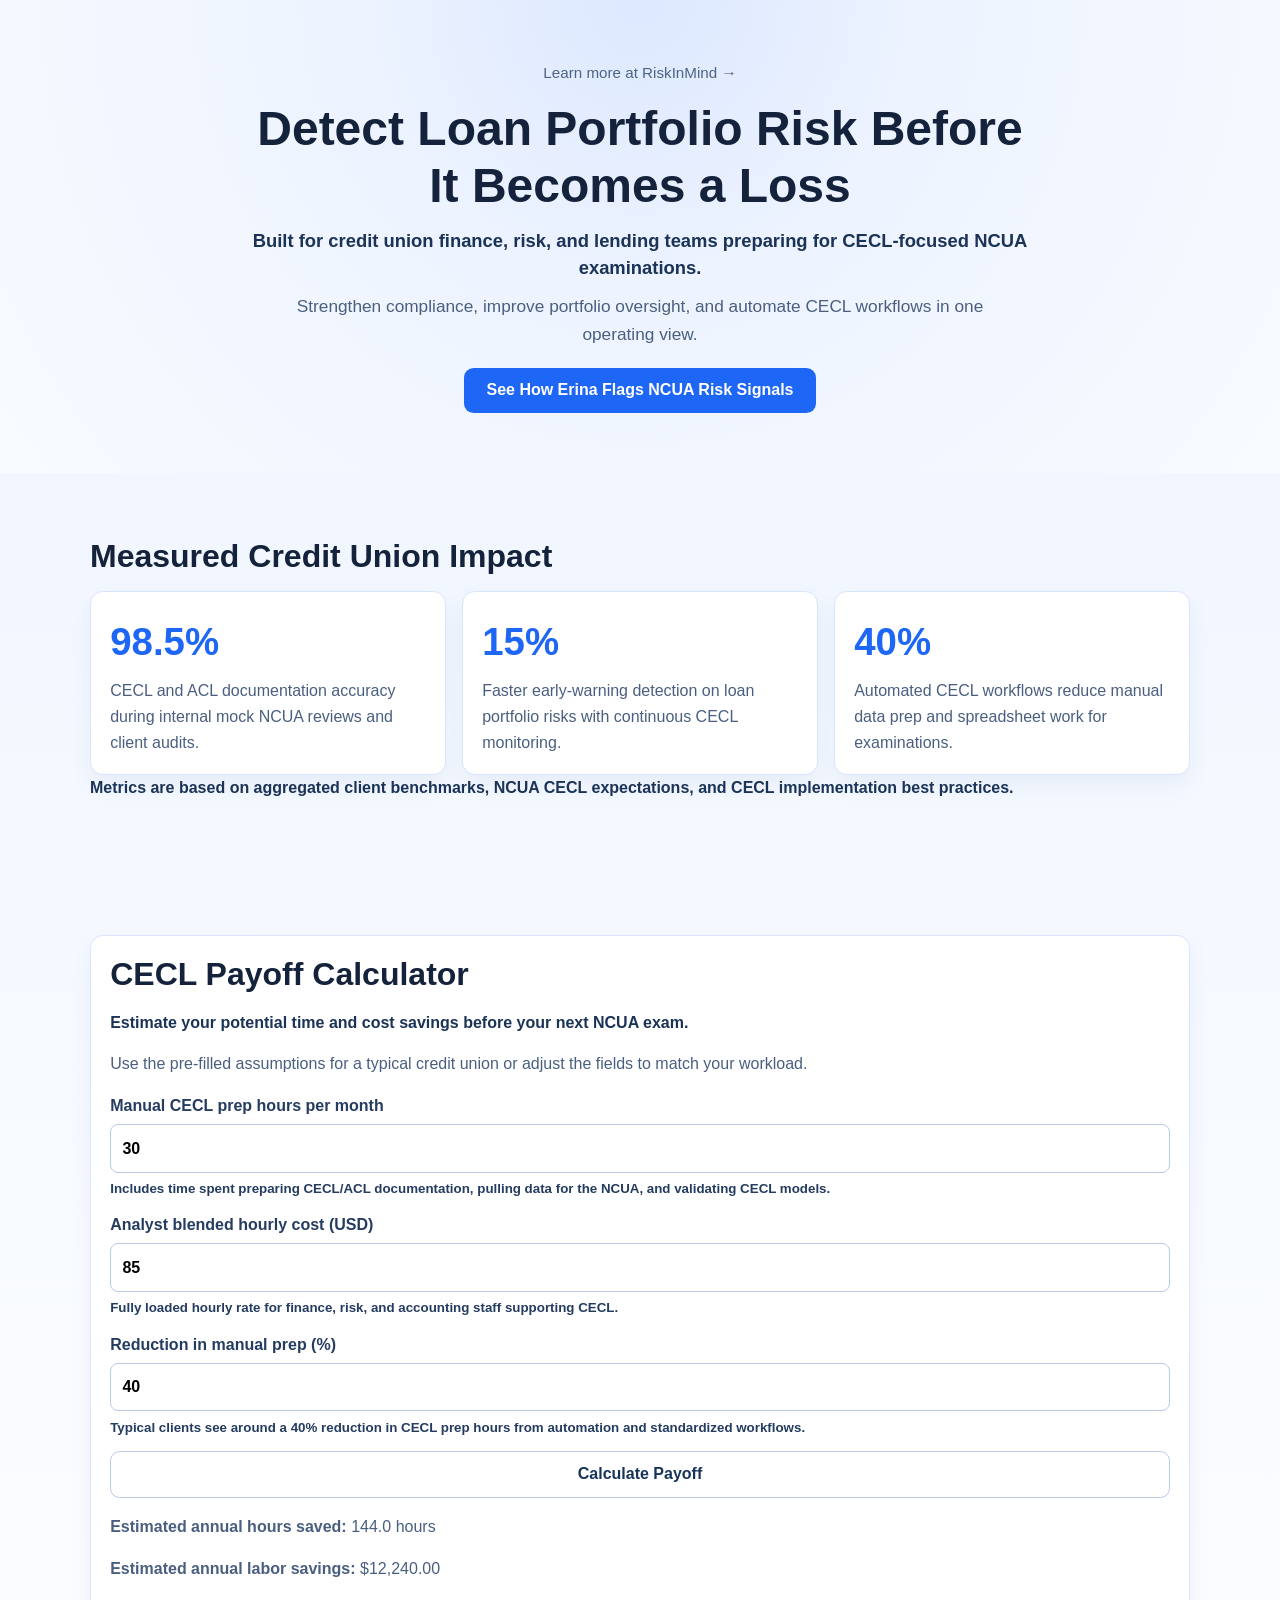
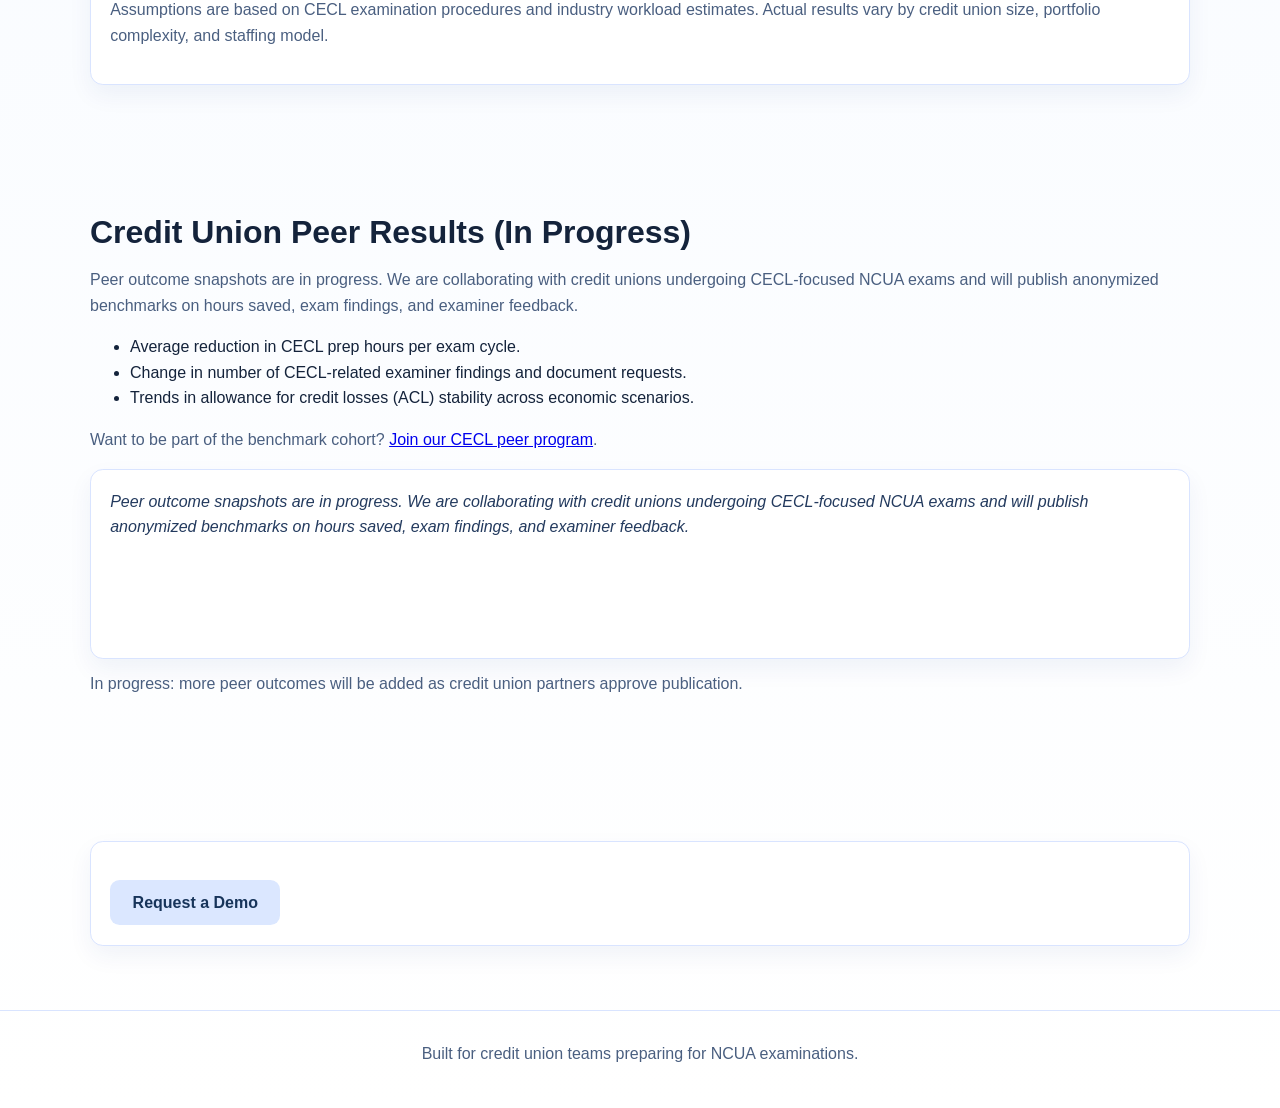
==== credit-unions/index.html @ b75a794d "updated code per supervisor specs" ====
<!DOCTYPE html>
<html lang="en">
  <head>
    <meta charset="UTF-8" />
    <meta name="viewport" content="width=device-width, initial-scale=1.0" />
    <title>AI-Powered Compliance for Credit Unions</title>
    <link rel="stylesheet" href="../styles.css" />
  </head>
  <body data-testimonials-src="../testimonials.json">
    <header class="hero">
      <div class="container hero-content">
        <a
          class="brand-link"
          href="https://riskinmind.ai"
          target="_blank"
          rel="noopener noreferrer"
          >Learn more at RiskInMind &rarr;</a
        >
        <h1 id="heroHeadline">Be Ready Before Your Next NCUA CECL Examination</h1>
        <p class="hero-credibility">
          Built for credit union finance, risk, and lending teams preparing for
          CECL-focused NCUA examinations.
        </p>
        <p class="hero-subheadline">
          Strengthen compliance, improve portfolio oversight, and automate CECL
          workflows in one operating view.
        </p>
        <a
          href="https://meetings-na2.hubspot.com/raj-kunwar"
          target="_blank"
          rel="noopener noreferrer"
        >
          <button id="ctaButton" class="btn-primary" type="button">Schedule Demo</button>
        </a>
      </div>
    </header>

    <main>
      <section class="stats section" id="impact-stats">
        <div class="container">
          <h2>Measured Credit Union Impact</h2>
          <div class="stats-grid">
            <article class="stat-card">
              <p class="stat-number">98.5%</p>
              <p class="stat-label">
                CECL and ACL documentation accuracy during internal mock NCUA
                reviews and client audits.
              </p>
            </article>
            <article class="stat-card">
              <p class="stat-number">15%</p>
              <p class="stat-label">
                Faster early-warning detection on loan portfolio risks with
                continuous CECL monitoring.
              </p>
            </article>
            <article class="stat-card">
              <p class="stat-number">40%</p>
              <p class="stat-label">
                Automated CECL workflows reduce manual data prep and spreadsheet
                work for examinations.
              </p>
            </article>
          </div>
          <p class="section-kicker">
            Metrics are based on aggregated client benchmarks, NCUA CECL
            expectations, and CECL implementation best practices.
          </p>
        </div>
      </section>

      <section class="calculator section" id="cecl-payoff-calculator">
        <div class="container calculator-content">
          <h2>CECL Payoff Calculator</h2>
          <p class="section-kicker">
            Estimate your potential time and cost savings before your next NCUA
            exam.
          </p>
          <p>
            Use the pre-filled assumptions for a typical credit union or adjust
            the fields to match your workload.
          </p>
          <form id="ceclCalculatorForm" class="calculator-form">
            <label>
              Manual CECL prep hours per month
              <input
                id="monthlyHours"
                type="number"
                min="0"
                step="0.1"
                value="30"
                required
              />
              <small>
                Includes time spent preparing CECL/ACL documentation, pulling
                data for the NCUA, and validating CECL models.
              </small>
            </label>
            <label>
              Analyst blended hourly cost (USD)
              <input
                id="hourlyCost"
                type="number"
                min="0"
                step="0.01"
                value="85"
                required
              />
              <small>
                Fully loaded hourly rate for finance, risk, and accounting
                staff supporting CECL.
              </small>
            </label>
            <label>
              Reduction in manual prep (%)
              <input
                id="reductionPercent"
                type="number"
                min="0"
                max="100"
                step="0.1"
                value="40"
                required
              />
              <small>
                Typical clients see around a 40% reduction in CECL prep hours
                from automation and standardized workflows.
              </small>
            </label>
            <button type="submit" class="btn-form-action">Calculate Payoff</button>
          </form>
          <div id="calculatorResults" class="calculator-results" aria-live="polite"></div>
          <p>
            Assumptions are based on CECL examination procedures and industry
            workload estimates. Actual results vary by credit union size,
            portfolio complexity, and staffing model.
          </p>
        </div>
      </section>

      <section class="testimonials section" id="peer-results">
        <div class="container">
          <h2>Credit Union Peer Results (In Progress)</h2>
          <p>
            Peer outcome snapshots are in progress. We are collaborating with
            credit unions undergoing CECL-focused NCUA exams and will publish
            anonymized benchmarks on hours saved, exam findings, and examiner
            feedback.
          </p>
          <ul>
            <li>Average reduction in CECL prep hours per exam cycle.</li>
            <li>
              Change in number of CECL-related examiner findings and document
              requests.
            </li>
            <li>
              Trends in allowance for credit losses (ACL) stability across
              economic scenarios.
            </li>
          </ul>
          <p>
            Want to be part of the benchmark cohort?
            <a href="#schedule-demo">Join our CECL peer program</a>.
          </p>
          <div class="carousel-shell">
            <div id="testimonialContainer" class="testimonial-carousel" aria-live="polite"></div>
          </div>
          <p id="testimonialStatus" class="testimonial-status"></p>
        </div>
      </section>

      <section class="schedule-demo section" id="schedule-demo">
        <div class="container schedule-demo-content">
          <a
            href="https://meetings-na2.hubspot.com/raj-kunwar"
            target="_blank"
            rel="noopener noreferrer"
          >
            <button class="btn-secondary" type="button">Request a Demo</button>
          </a>
        </div>
      </section>

    </main>

    <footer class="site-footer">
      <p>Built for credit union teams preparing for NCUA examinations.</p>
    </footer>

    <script src="../script.js"></script>
  </body>
</html>
---- styles.css ----
:root {
  --bg: #f4f8ff;
  --text: #14233b;
  --muted: #4a5f80;
  --card: #ffffff;
  --accent: #1e66f5;
  --accent-dark: #0f4fd6;
  --border: #d9e4ff;
}

* {
  box-sizing: border-box;
}

body {
  margin: 0;
  font-family: "Segoe UI", Tahoma, Geneva, Verdana, sans-serif;
  color: var(--text);
  background: linear-gradient(180deg, #edf3ff 0%, #f8fbff 45%, #ffffff 100%);
  line-height: 1.6;
}

.container {
  width: min(1100px, 92%);
  margin: 0 auto;
}

.section {
  padding: 4rem 0;
}

.hero {
  padding: 60px 20px;
  text-align: center;
  background: radial-gradient(circle at top, #dce8ff 0%, #edf3ff 35%, #f8fbff 100%);
}

.hero-content {
  max-width: 780px;
  margin: 0 auto;
}

.brand-link {
  display: inline-block;
  margin-bottom: 0.9rem;
  color: #4f6383;
  font-size: 0.95rem;
  font-weight: 500;
  text-decoration: none;
}

.brand-link:hover {
  color: var(--accent);
  text-decoration: underline;
}

h1,
h2 {
  margin-top: 0;
  line-height: 1.2;
}

h1 {
  font-size: clamp(2rem, 3.8vw, 3rem);
  margin-bottom: 0.85rem;
}

.hero-credibility {
  margin: 0 0 0.7rem;
  color: #1b3357;
  font-size: clamp(1rem, 1.6vw, 1.15rem);
  font-weight: 600;
  line-height: 1.45;
}

.hero-subheadline {
  margin: 0 auto;
  max-width: 720px;
  color: var(--muted);
  font-size: clamp(0.98rem, 1.45vw, 1.08rem);
  line-height: 1.6;
}

h2 {
  font-size: clamp(1.5rem, 2.6vw, 2rem);
  margin-bottom: 1rem;
}

p {
  color: var(--muted);
}

.btn-primary,
.btn-secondary,
.carousel-button {
  display: inline-flex;
  align-items: center;
  justify-content: center;
  margin-top: 1.2rem;
  border: none;
  border-radius: 0.6rem;
  background: var(--accent);
  color: #fff;
  padding: 0.85rem 1.4rem;
  font-weight: 600;
  font-size: 1rem;
  cursor: pointer;
  transition: background-color 0.2s ease, transform 0.2s ease;
  text-decoration: none;
}

.btn-primary:hover,
.btn-secondary:hover,
.carousel-button:hover {
  background: var(--accent-dark);
  transform: translateY(-1px);
}

.btn-secondary {
  background: #dbe7ff;
  color: #17345a;
}

.btn-secondary:hover {
  color: #ffffff;
}

.btn-form-action {
  border: 1px solid #b9caea;
  border-radius: 0.6rem;
  background: #ffffff;
  color: #17345a;
  padding: 0.85rem 1.4rem;
  font-weight: 600;
  font-size: 1rem;
  cursor: pointer;
}

.btn-form-action:hover {
  background: #eff5ff;
}

.section-kicker {
  margin: 0 0 0.4rem;
  color: #1b3357;
  font-weight: 600;
}

.stats-grid {
  display: grid;
  gap: 1rem;
  grid-template-columns: repeat(3, minmax(0, 1fr));
}

.stat-card,
.testimonial-card,
.calculator-content,
.schedule-demo-content {
  background: var(--card);
  border: 1px solid var(--border);
  border-radius: 0.8rem;
  padding: 1.2rem;
  box-shadow: 0 10px 24px rgba(17, 57, 135, 0.06);
}

.stat-number {
  font-size: clamp(1.9rem, 3vw, 2.6rem);
  font-weight: 700;
  color: var(--accent);
  margin: 0;
}

.stat-label {
  margin: 0.35rem 0 0;
  color: var(--muted);
}

.calculator-form,
.demo-form {
  display: grid;
  gap: 0.8rem;
  margin-top: 1rem;
}

.calculator-form label,
.demo-form label {
  display: grid;
  gap: 0.35rem;
  color: #253c61;
  font-weight: 600;
}

input,
select {
  border: 1px solid #b9caea;
  border-radius: 0.5rem;
  padding: 0.65rem 0.7rem;
  font: inherit;
}

.calculator-results,
.demo-status,
.testimonial-status {
  margin-top: 0.8rem;
  min-height: 1.3rem;
}

.carousel-shell {
  display: block;
}

.testimonial-carousel {
  min-height: 190px;
  display: grid;
}

.testimonial-card {
  margin: 0;
}

.testimonial-quote {
  font-style: italic;
  color: #233a5e;
  margin: 0 0 0.8rem;
}

.testimonial-meta {
  margin: 0;
  color: var(--muted);
  font-size: 0.95rem;
}

.site-footer {
  text-align: center;
  padding: 1.5rem 1rem 2.2rem;
  border-top: 1px solid var(--border);
}

.site-footer p {
  margin: 0.4rem 0;
}

.site-footer a {
  color: var(--accent);
  font-weight: 600;
  text-decoration: none;
}

.site-footer a:hover {
  color: var(--accent-dark);
  text-decoration: underline;
}

@media (max-width: 900px) {
  .stats-grid {
    grid-template-columns: 1fr;
  }

  .section {
    padding: 3rem 0;
  }

  .hero {
    padding: 52px 18px 46px;
  }

  .brand-link {
    margin-bottom: 0.8rem;
    font-size: 0.9rem;
  }

  .hero-credibility {
    margin-bottom: 0.6rem;
  }

  .carousel-shell {
    display: block;
  }
}
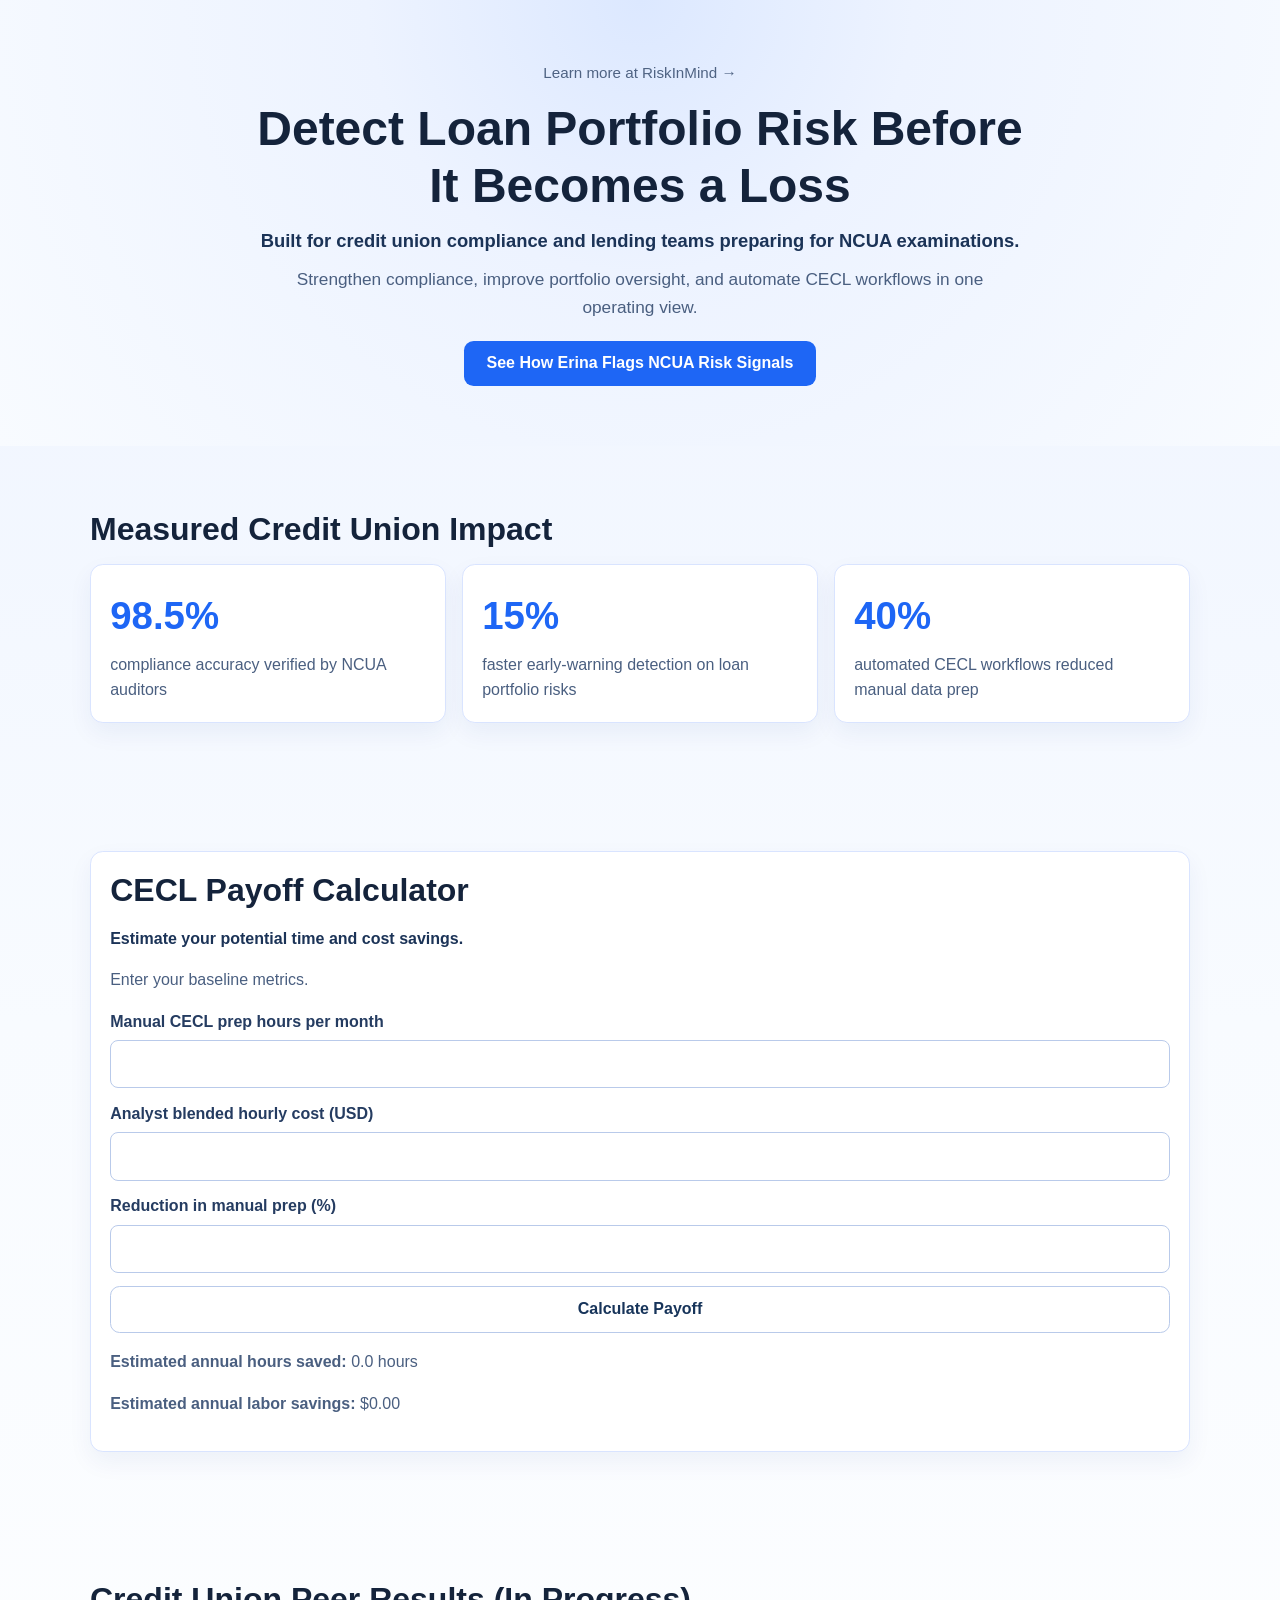
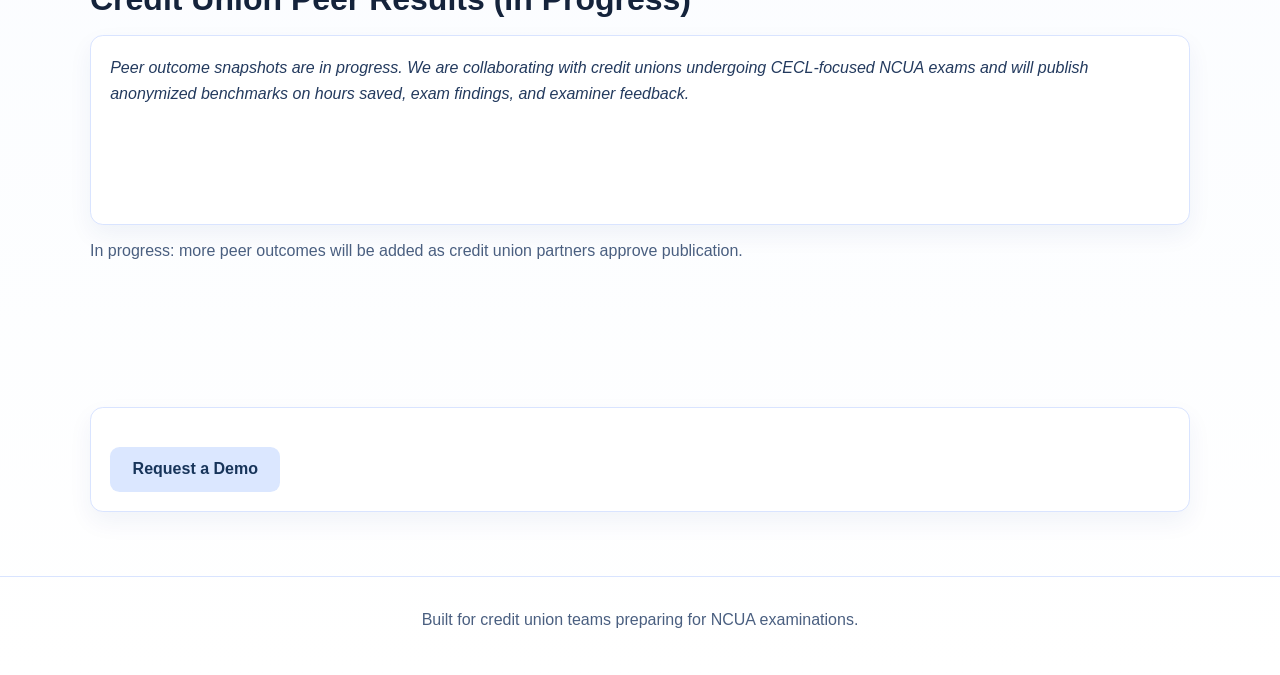
==== commit 290da1b3: "updated index for analytics" ====
--- a/credit-unions/index.html
+++ b/credit-unions/index.html
@@ -4,6 +4,15 @@
     <meta charset="UTF-8" />
     <meta name="viewport" content="width=device-width, initial-scale=1.0" />
     <title>AI-Powered Compliance for Credit Unions</title>
+    <!-- Google tag (gtag.js) -->
+    <script async src="https://www.googletagmanager.com/gtag/js?id=G-9Q48M17PFB"></script>
+    <script>
+      window.dataLayer = window.dataLayer || [];
+      function gtag() { dataLayer.push(arguments); }
+      gtag("js", new Date());
+
+      gtag("config", "G-9Q48M17PFB");
+    </script>
     <link rel="stylesheet" href="../styles.css" />
   </head>
   <body data-testimonials-src="../testimonials.json">
@@ -16,10 +25,10 @@
           rel="noopener noreferrer"
           >Learn more at RiskInMind &rarr;</a
         >
-        <h1 id="heroHeadline">Be Ready Before Your Next NCUA CECL Examination</h1>
+        <h1 id="heroHeadline">AI-Powered Compliance for Credit Unions</h1>
         <p class="hero-credibility">
-          Built for credit union finance, risk, and lending teams preparing for
-          CECL-focused NCUA examinations.
+          Built for credit union compliance and lending teams preparing for NCUA
+          examinations.
         </p>
         <p class="hero-subheadline">
           Strengthen compliance, improve portfolio oversight, and automate CECL
@@ -42,74 +51,37 @@
           <div class="stats-grid">
             <article class="stat-card">
               <p class="stat-number">98.5%</p>
-              <p class="stat-label">
-                CECL and ACL documentation accuracy during internal mock NCUA
-                reviews and client audits.
-              </p>
+              <p class="stat-label">compliance accuracy verified by NCUA auditors</p>
             </article>
             <article class="stat-card">
               <p class="stat-number">15%</p>
               <p class="stat-label">
-                Faster early-warning detection on loan portfolio risks with
-                continuous CECL monitoring.
+                faster early-warning detection on loan portfolio risks
               </p>
             </article>
             <article class="stat-card">
               <p class="stat-number">40%</p>
               <p class="stat-label">
-                Automated CECL workflows reduce manual data prep and spreadsheet
-                work for examinations.
+                automated CECL workflows reduced manual data prep
               </p>
             </article>
           </div>
-          <p class="section-kicker">
-            Metrics are based on aggregated client benchmarks, NCUA CECL
-            expectations, and CECL implementation best practices.
-          </p>
         </div>
       </section>
 
       <section class="calculator section" id="cecl-payoff-calculator">
         <div class="container calculator-content">
           <h2>CECL Payoff Calculator</h2>
-          <p class="section-kicker">
-            Estimate your potential time and cost savings before your next NCUA
-            exam.
-          </p>
-          <p>
-            Use the pre-filled assumptions for a typical credit union or adjust
-            the fields to match your workload.
-          </p>
+          <p class="section-kicker">Estimate your potential time and cost savings.</p>
+          <p>Enter your baseline metrics.</p>
           <form id="ceclCalculatorForm" class="calculator-form">
             <label>
               Manual CECL prep hours per month
-              <input
-                id="monthlyHours"
-                type="number"
-                min="0"
-                step="0.1"
-                value="30"
-                required
-              />
-              <small>
-                Includes time spent preparing CECL/ACL documentation, pulling
-                data for the NCUA, and validating CECL models.
-              </small>
+              <input id="monthlyHours" type="number" min="0" step="0.1" required />
             </label>
             <label>
               Analyst blended hourly cost (USD)
-              <input
-                id="hourlyCost"
-                type="number"
-                min="0"
-                step="0.01"
-                value="85"
-                required
-              />
-              <small>
-                Fully loaded hourly rate for finance, risk, and accounting
-                staff supporting CECL.
-              </small>
+              <input id="hourlyCost" type="number" min="0" step="0.01" required />
             </label>
             <label>
               Reduction in manual prep (%)
@@ -119,49 +91,18 @@
                 min="0"
                 max="100"
                 step="0.1"
-                value="40"
                 required
               />
-              <small>
-                Typical clients see around a 40% reduction in CECL prep hours
-                from automation and standardized workflows.
-              </small>
             </label>
             <button type="submit" class="btn-form-action">Calculate Payoff</button>
           </form>
           <div id="calculatorResults" class="calculator-results" aria-live="polite"></div>
-          <p>
-            Assumptions are based on CECL examination procedures and industry
-            workload estimates. Actual results vary by credit union size,
-            portfolio complexity, and staffing model.
-          </p>
         </div>
       </section>
 
       <section class="testimonials section" id="peer-results">
         <div class="container">
           <h2>Credit Union Peer Results (In Progress)</h2>
-          <p>
-            Peer outcome snapshots are in progress. We are collaborating with
-            credit unions undergoing CECL-focused NCUA exams and will publish
-            anonymized benchmarks on hours saved, exam findings, and examiner
-            feedback.
-          </p>
-          <ul>
-            <li>Average reduction in CECL prep hours per exam cycle.</li>
-            <li>
-              Change in number of CECL-related examiner findings and document
-              requests.
-            </li>
-            <li>
-              Trends in allowance for credit losses (ACL) stability across
-              economic scenarios.
-            </li>
-          </ul>
-          <p>
-            Want to be part of the benchmark cohort?
-            <a href="#schedule-demo">Join our CECL peer program</a>.
-          </p>
           <div class="carousel-shell">
             <div id="testimonialContainer" class="testimonial-carousel" aria-live="polite"></div>
           </div>
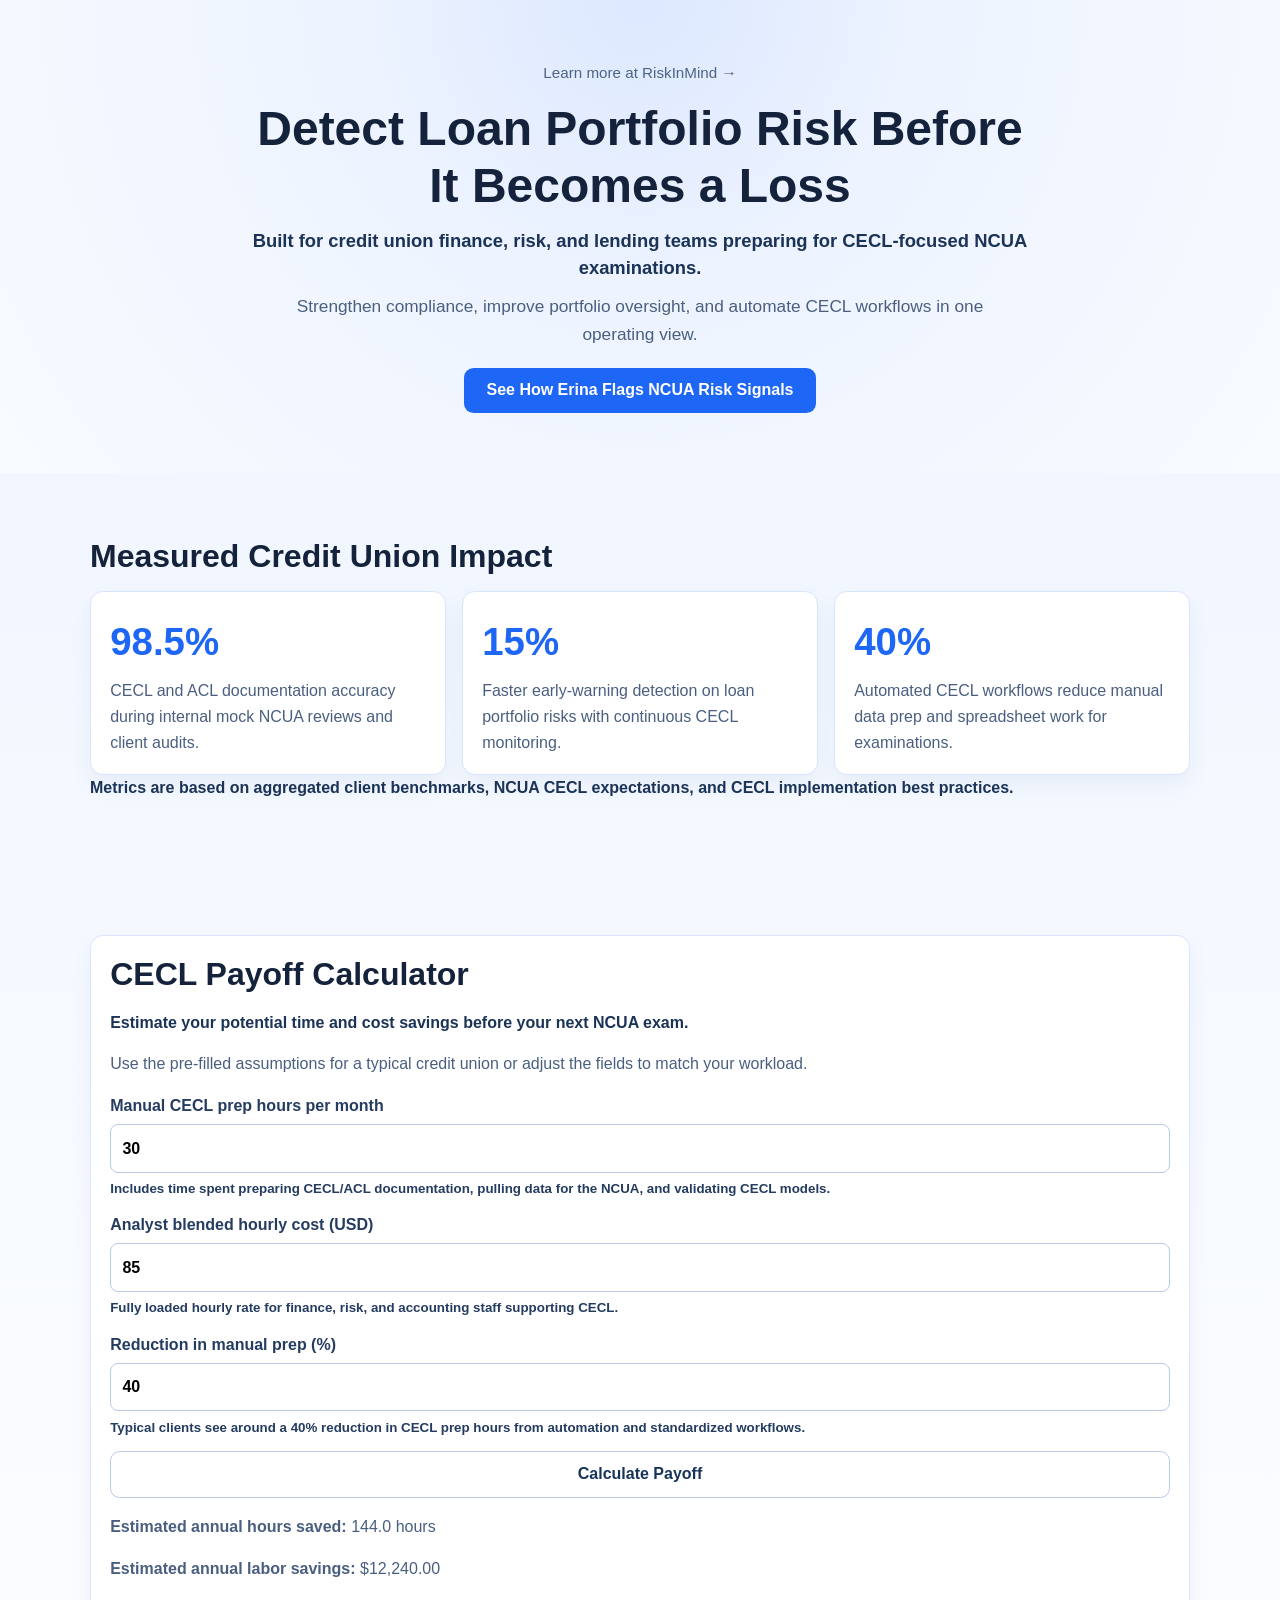
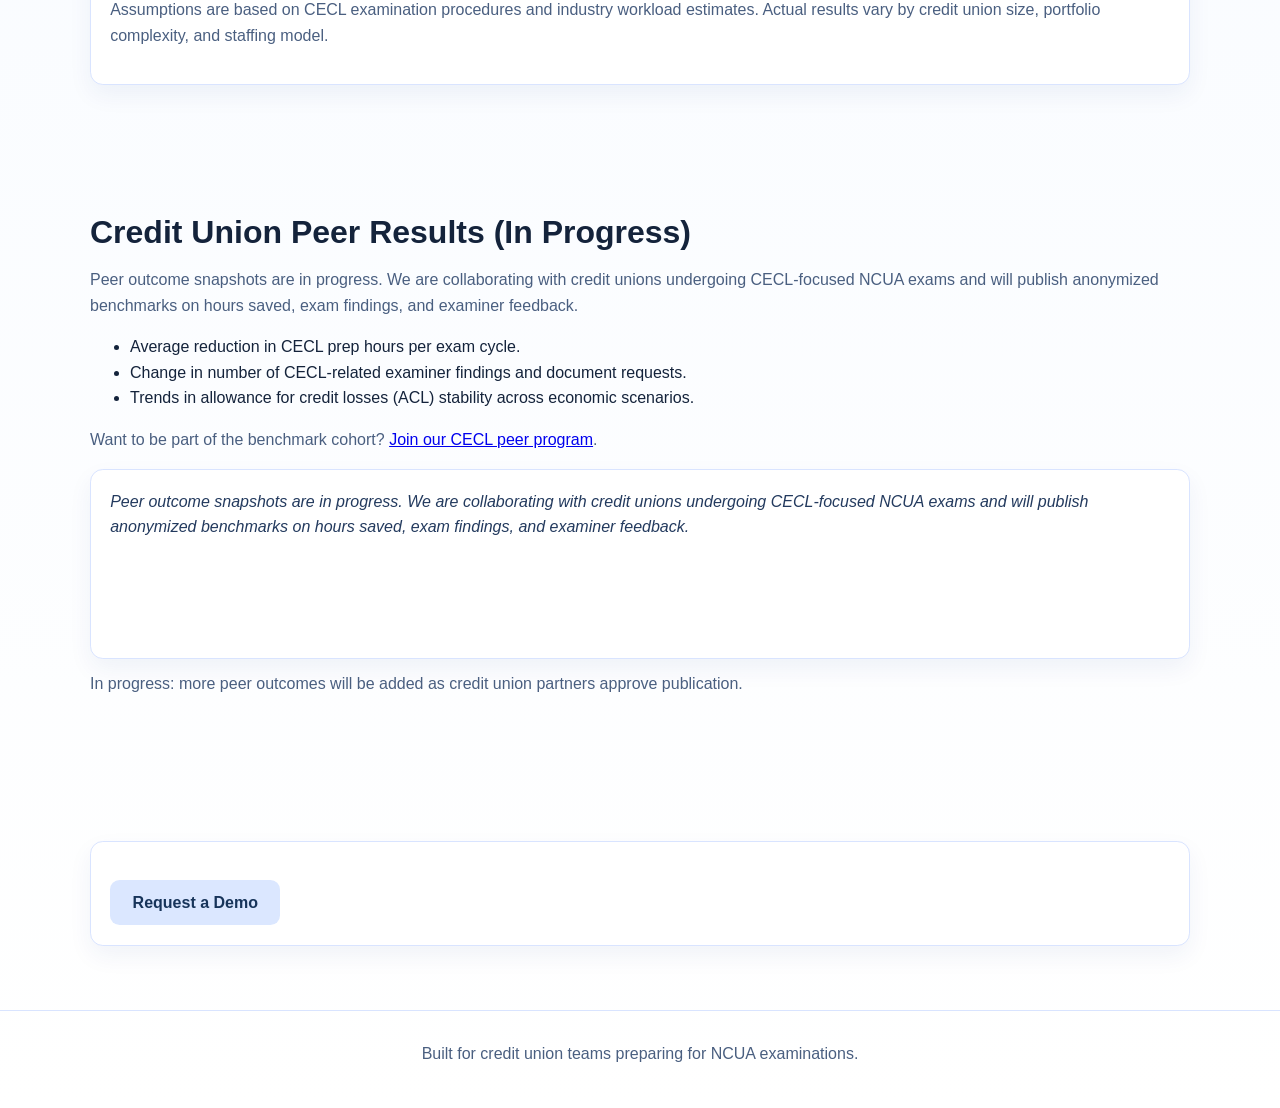
==== commit c9dde7d2: "Merge branch 'main' of https://github.com/clarktommie/clarktommie.io-LandingPageCU" ====
--- a/credit-unions/index.html
+++ b/credit-unions/index.html
@@ -25,10 +25,10 @@
           rel="noopener noreferrer"
           >Learn more at RiskInMind &rarr;</a
         >
-        <h1 id="heroHeadline">AI-Powered Compliance for Credit Unions</h1>
+        <h1 id="heroHeadline">Be Ready Before Your Next NCUA CECL Examination</h1>
         <p class="hero-credibility">
-          Built for credit union compliance and lending teams preparing for NCUA
-          examinations.
+          Built for credit union finance, risk, and lending teams preparing for
+          CECL-focused NCUA examinations.
         </p>
         <p class="hero-subheadline">
           Strengthen compliance, improve portfolio oversight, and automate CECL
@@ -51,37 +51,74 @@
           <div class="stats-grid">
             <article class="stat-card">
               <p class="stat-number">98.5%</p>
-              <p class="stat-label">compliance accuracy verified by NCUA auditors</p>
+              <p class="stat-label">
+                CECL and ACL documentation accuracy during internal mock NCUA
+                reviews and client audits.
+              </p>
             </article>
             <article class="stat-card">
               <p class="stat-number">15%</p>
               <p class="stat-label">
-                faster early-warning detection on loan portfolio risks
+                Faster early-warning detection on loan portfolio risks with
+                continuous CECL monitoring.
               </p>
             </article>
             <article class="stat-card">
               <p class="stat-number">40%</p>
               <p class="stat-label">
-                automated CECL workflows reduced manual data prep
+                Automated CECL workflows reduce manual data prep and spreadsheet
+                work for examinations.
               </p>
             </article>
           </div>
+          <p class="section-kicker">
+            Metrics are based on aggregated client benchmarks, NCUA CECL
+            expectations, and CECL implementation best practices.
+          </p>
         </div>
       </section>
 
       <section class="calculator section" id="cecl-payoff-calculator">
         <div class="container calculator-content">
           <h2>CECL Payoff Calculator</h2>
-          <p class="section-kicker">Estimate your potential time and cost savings.</p>
-          <p>Enter your baseline metrics.</p>
+          <p class="section-kicker">
+            Estimate your potential time and cost savings before your next NCUA
+            exam.
+          </p>
+          <p>
+            Use the pre-filled assumptions for a typical credit union or adjust
+            the fields to match your workload.
+          </p>
           <form id="ceclCalculatorForm" class="calculator-form">
             <label>
               Manual CECL prep hours per month
-              <input id="monthlyHours" type="number" min="0" step="0.1" required />
+              <input
+                id="monthlyHours"
+                type="number"
+                min="0"
+                step="0.1"
+                value="30"
+                required
+              />
+              <small>
+                Includes time spent preparing CECL/ACL documentation, pulling
+                data for the NCUA, and validating CECL models.
+              </small>
             </label>
             <label>
               Analyst blended hourly cost (USD)
-              <input id="hourlyCost" type="number" min="0" step="0.01" required />
+              <input
+                id="hourlyCost"
+                type="number"
+                min="0"
+                step="0.01"
+                value="85"
+                required
+              />
+              <small>
+                Fully loaded hourly rate for finance, risk, and accounting
+                staff supporting CECL.
+              </small>
             </label>
             <label>
               Reduction in manual prep (%)
@@ -91,18 +128,49 @@
                 min="0"
                 max="100"
                 step="0.1"
+                value="40"
                 required
               />
+              <small>
+                Typical clients see around a 40% reduction in CECL prep hours
+                from automation and standardized workflows.
+              </small>
             </label>
             <button type="submit" class="btn-form-action">Calculate Payoff</button>
           </form>
           <div id="calculatorResults" class="calculator-results" aria-live="polite"></div>
+          <p>
+            Assumptions are based on CECL examination procedures and industry
+            workload estimates. Actual results vary by credit union size,
+            portfolio complexity, and staffing model.
+          </p>
         </div>
       </section>
 
       <section class="testimonials section" id="peer-results">
         <div class="container">
           <h2>Credit Union Peer Results (In Progress)</h2>
+          <p>
+            Peer outcome snapshots are in progress. We are collaborating with
+            credit unions undergoing CECL-focused NCUA exams and will publish
+            anonymized benchmarks on hours saved, exam findings, and examiner
+            feedback.
+          </p>
+          <ul>
+            <li>Average reduction in CECL prep hours per exam cycle.</li>
+            <li>
+              Change in number of CECL-related examiner findings and document
+              requests.
+            </li>
+            <li>
+              Trends in allowance for credit losses (ACL) stability across
+              economic scenarios.
+            </li>
+          </ul>
+          <p>
+            Want to be part of the benchmark cohort?
+            <a href="#schedule-demo">Join our CECL peer program</a>.
+          </p>
           <div class="carousel-shell">
             <div id="testimonialContainer" class="testimonial-carousel" aria-live="polite"></div>
           </div>
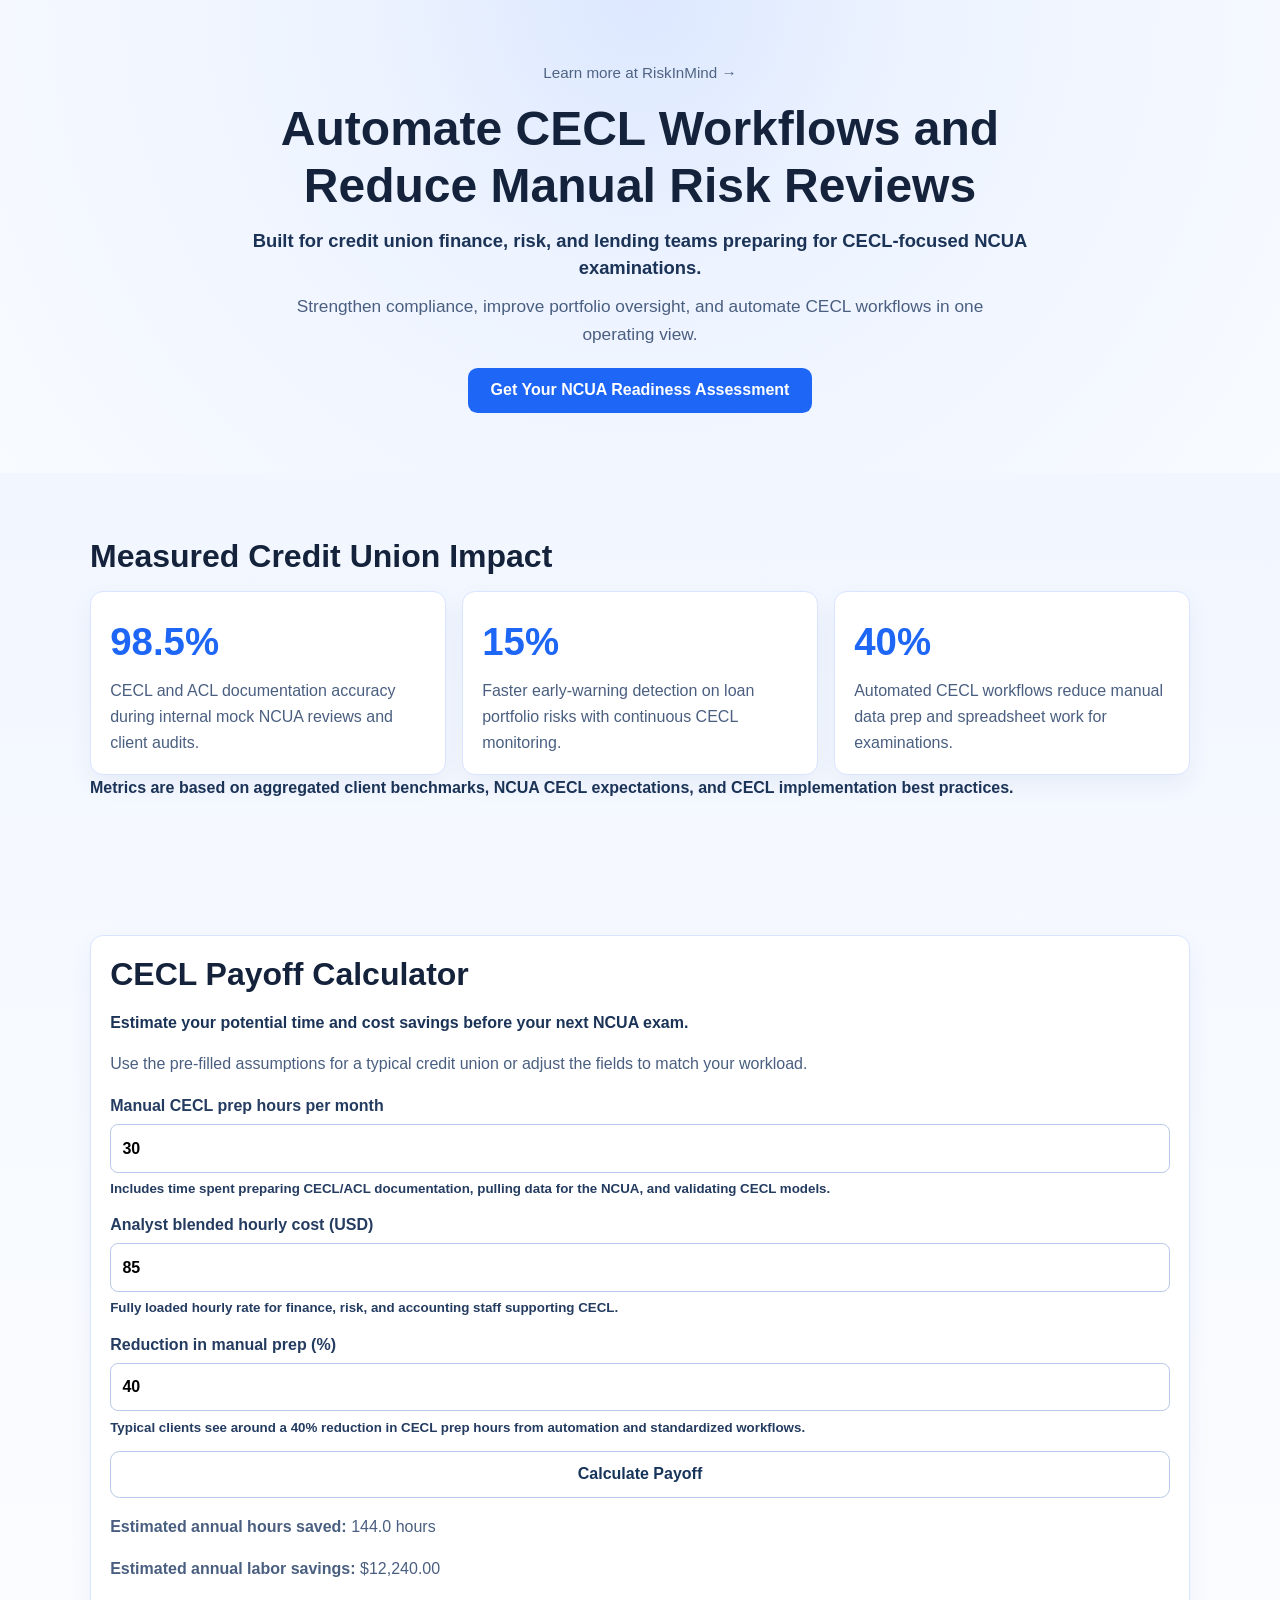
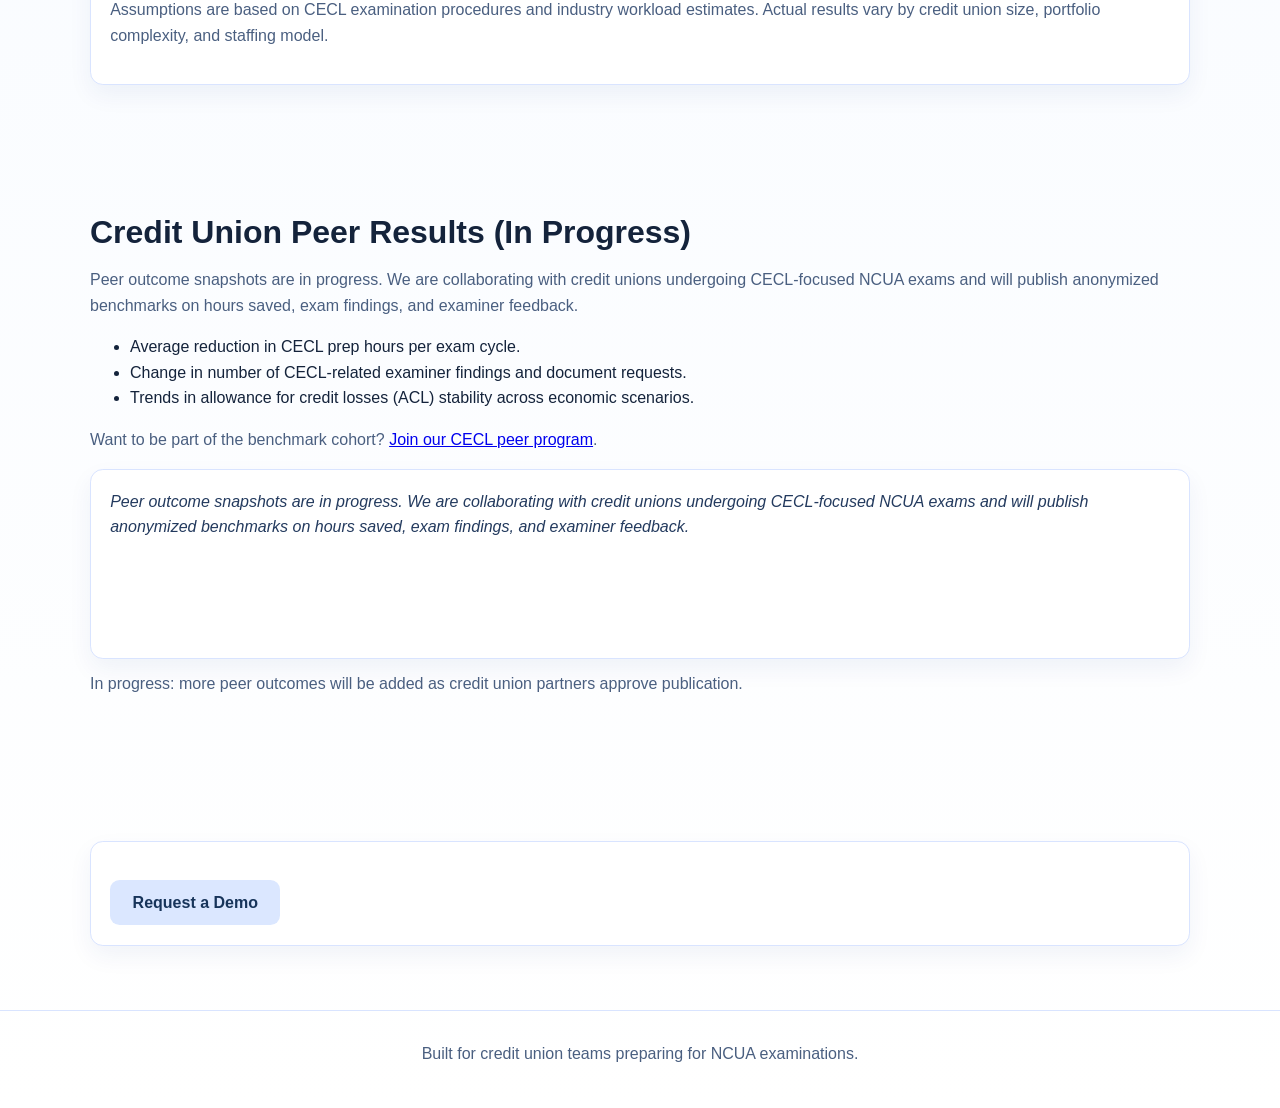
==== commit 211864d3: "updated HTML" ====
--- a/credit-unions/index.html
+++ b/credit-unions/index.html
@@ -11,7 +11,9 @@
       function gtag() { dataLayer.push(arguments); }
       gtag("js", new Date());
 
-      gtag("config", "G-9Q48M17PFB");
+      gtag("config", "G-9Q48M17PFB", {
+        debug_mode: true
+      });
     </script>
     <link rel="stylesheet" href="../styles.css" />
   </head>
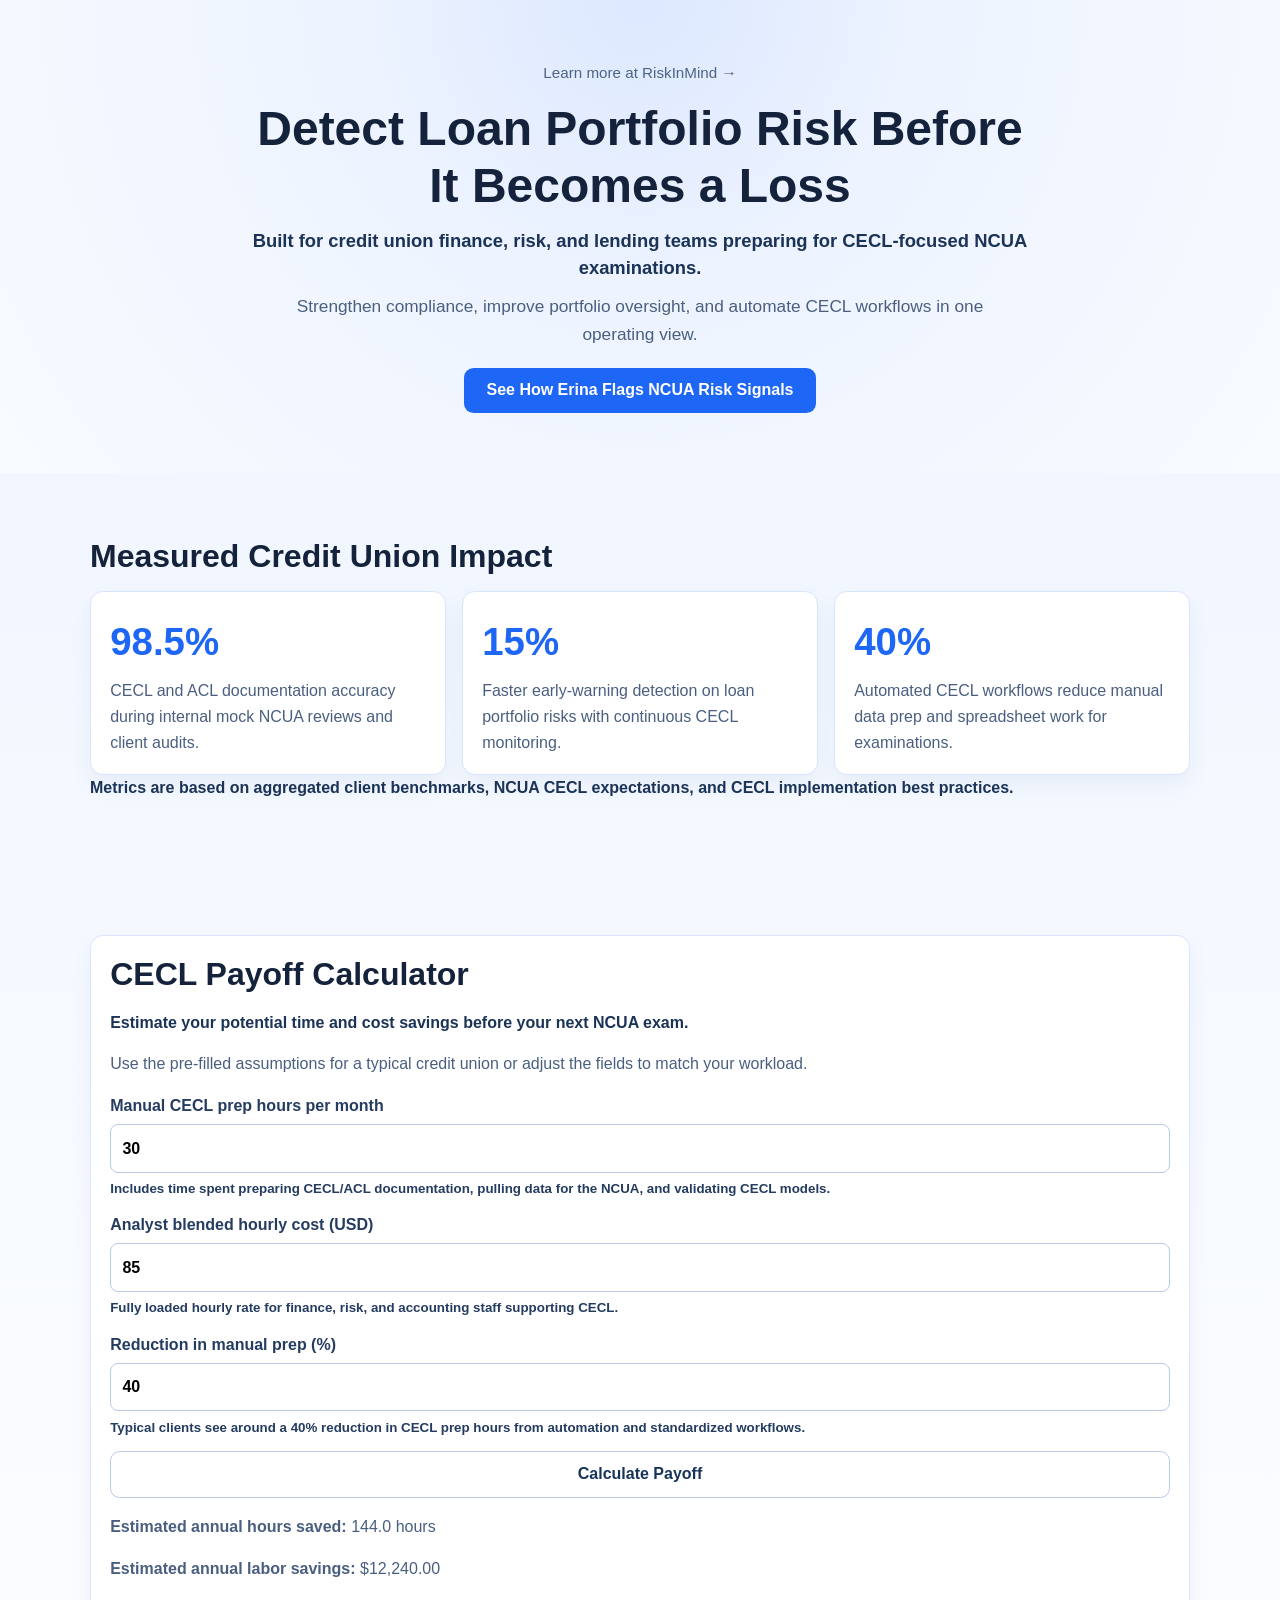
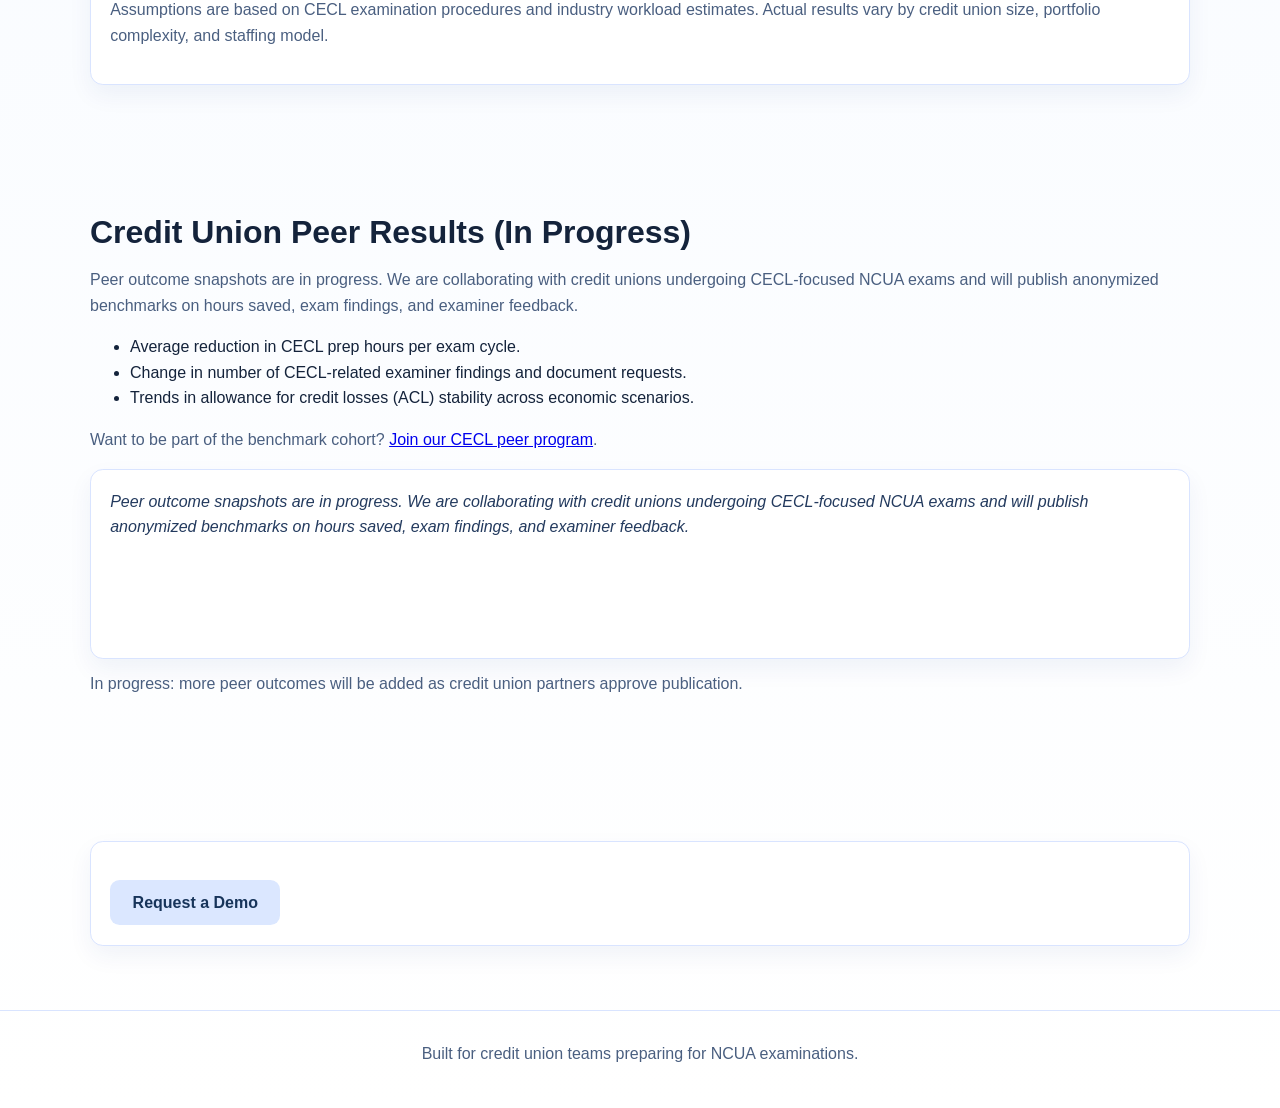
==== commit 05af35b8: "updated html" ====
--- a/credit-unions/index.html
+++ b/credit-unions/index.html
@@ -11,8 +11,8 @@
       function gtag() { dataLayer.push(arguments); }
       gtag("js", new Date());
 
-      gtag("config", "G-9Q48M17PFB", {
-        debug_mode: true
+      gtag('config', 'G-9Q48M17PFB', {
+        'transport_type': 'beacon'
       });
     </script>
     <link rel="stylesheet" href="../styles.css" />
